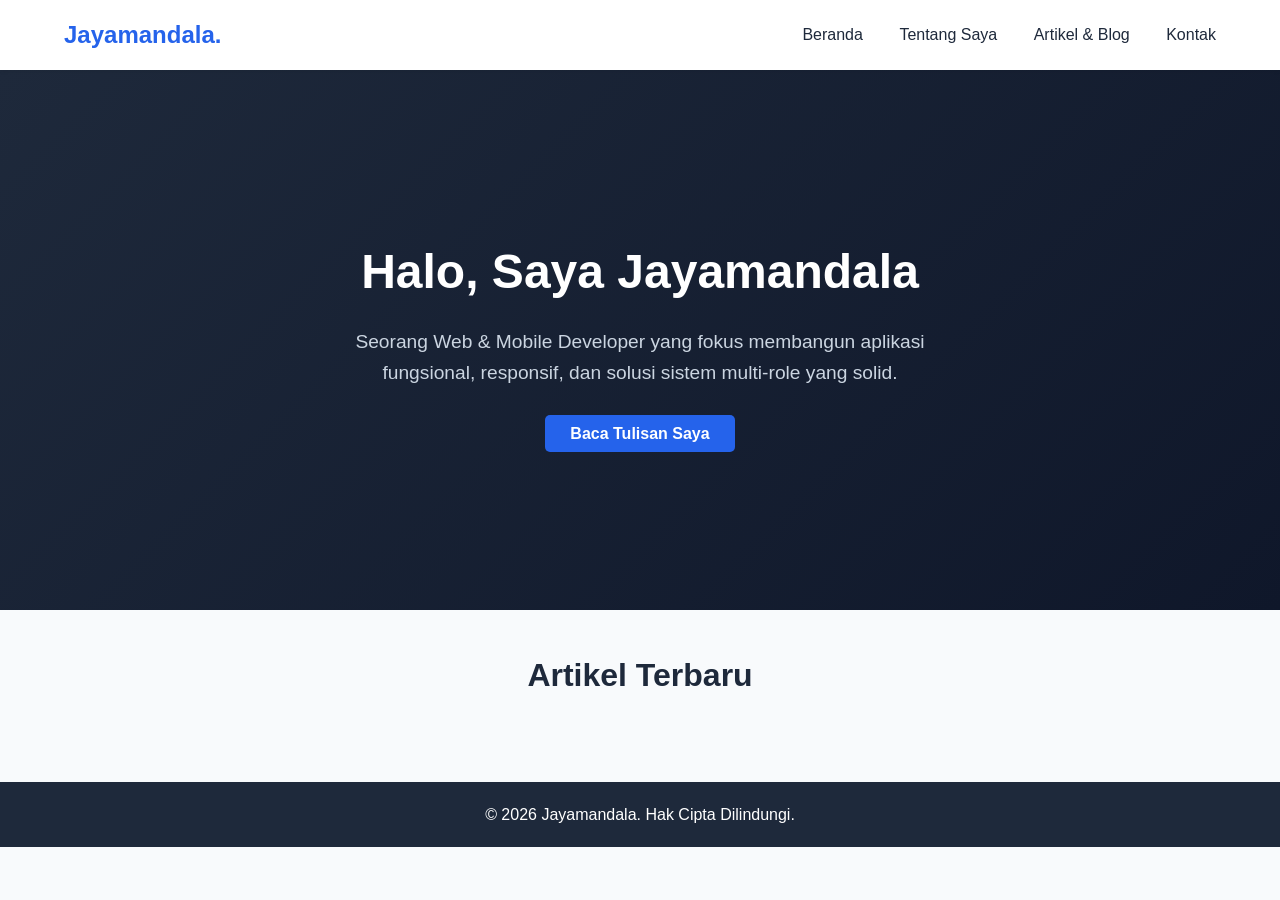
==== index.html @ ee3eaca9 "Create index.html" ====
<!DOCTYPE html>
<html lang="id">
<head>
    <meta charset="UTF-8">
    <meta name="viewport" content="width=device-width, initial-scale=1.0">
    <title>Jayamandala | Web & Mobile Developer</title>
    <link rel="stylesheet" href="style.css">
</head>
<body>

    <nav>
        <a href="index.html" class="logo">Jayamandala.</a>
        <div class="nav-links">
            <a href="index.html">Beranda</a>
            <a href="tentang.html">Tentang Saya</a>
            <a href="artikel.html">Artikel & Blog</a>
            <a href="kontak.html">Kontak</a>
        </div>
    </nav>

    <header class="hero">
        <div>
            <h1>Halo, Saya Jayamandala</h1>
            <p>Seorang Web & Mobile Developer yang fokus membangun aplikasi fungsional, responsif, dan solusi sistem multi-role yang solid.</p>
            <a href="artikel.html" class="btn">Baca Tulisan Saya</a>
        </div>
    </header>

    <main class="container">
        <h2 class="section-title">Artikel Terbaru</h2>
        <div class="grid" id="latest-posts">
            <!-- Artikel akan dimuat di sini oleh JavaScript -->
        </div>
    </main>

    <footer>
        <p>&copy; 2026 Jayamandala. Hak Cipta Dilindungi.</p>
    </footer>

    <script src="data.js"></script>
    <script>
        // Render 3 artikel terbaru di halaman depan
        const latestContainer = document.getElementById('latest-posts');
        const latestArticles = articles.slice(0, 3);
        
        latestArticles.forEach(article => {
            const card = document.createElement('div');
            card.className = 'card';
            card.innerHTML = `
                <h3>${article.title}</h3>
                <p>${article.content.substring(0, 120)}...</p>
                <a href="baca.html?id=${article.id}" class="read-more">Baca selengkapnya &rarr;</a>
            `;
            latestContainer.appendChild(card);
        });
    </script>
</body>
</html>
---- style.css ----
:root {
    --primary: #2563eb;
    --dark: #1e293b;
    --light: #f8fafc;
    --gray: #64748b;
}

* { margin: 0; padding: 0; box-sizing: border-box; font-family: 'Segoe UI', Tahoma, Geneva, Verdana, sans-serif; }

body { background-color: var(--light); color: var(--dark); line-height: 1.6; }

/* Navbar */
nav { background-color: white; padding: 1rem 5%; display: flex; justify-content: space-between; align-items: center; box-shadow: 0 2px 4px rgba(0,0,0,0.05); position: sticky; top: 0; z-index: 100; }
.logo { font-size: 1.5rem; font-weight: bold; color: var(--primary); text-decoration: none; }
.nav-links a { margin-left: 2rem; text-decoration: none; color: var(--dark); font-weight: 500; transition: color 0.3s; }
.nav-links a:hover { color: var(--primary); }

/* Landing / Hero Section */
.hero { display: flex; align-items: center; justify-content: center; text-align: center; padding: 100px 5%; background: linear-gradient(135deg, #1e293b 0%, #0f172a 100%); color: white; min-height: 60vh; }
.hero h1 { font-size: 3rem; margin-bottom: 1rem; }
.hero p { font-size: 1.2rem; color: #cbd5e1; margin-bottom: 2rem; max-width: 600px; margin-left: auto; margin-right: auto; }
.btn { padding: 10px 25px; background-color: var(--primary); color: white; text-decoration: none; border-radius: 5px; font-weight: bold; transition: background 0.3s; }
.btn:hover { background-color: #1d4ed8; }

/* Container & Sections */
.container { max-width: 1200px; margin: 0 auto; padding: 40px 5%; }
.section-title { text-align: center; font-size: 2rem; margin-bottom: 40px; color: var(--dark); }

/* Grid Artikel */
.grid { display: grid; grid-template-columns: repeat(auto-fit, minmax(300px, 1fr)); gap: 30px; }
.card { background: white; padding: 20px; border-radius: 8px; box-shadow: 0 4px 6px rgba(0,0,0,0.05); transition: transform 0.3s; }
.card:hover { transform: translateY(-5px); }
.card h3 { margin-bottom: 15px; color: var(--primary); }
.card p { color: var(--gray); font-size: 0.95rem; margin-bottom: 20px; }
.read-more { color: var(--primary); text-decoration: none; font-weight: bold; }

/* Single Article Reader */
.article-content { background: white; padding: 40px; border-radius: 8px; box-shadow: 0 4px 6px rgba(0,0,0,0.05); max-width: 800px; margin: 0 auto; }
.article-content h1 { margin-bottom: 20px; color: var(--primary); }
.article-content .meta { color: var(--gray); font-size: 0.9rem; margin-bottom: 30px; border-bottom: 1px solid #e2e8f0; padding-bottom: 10px; }
.article-content p { margin-bottom: 20px; font-size: 1.05rem; }

/* Footer */
footer { background-color: var(--dark); color: white; text-align: center; padding: 20px; margin-top: auto; }

/* Responsive */
@media (max-width: 768px) {
    .nav-links { display: none; /* Untuk web asli, gunakan hamburger menu */ }
}
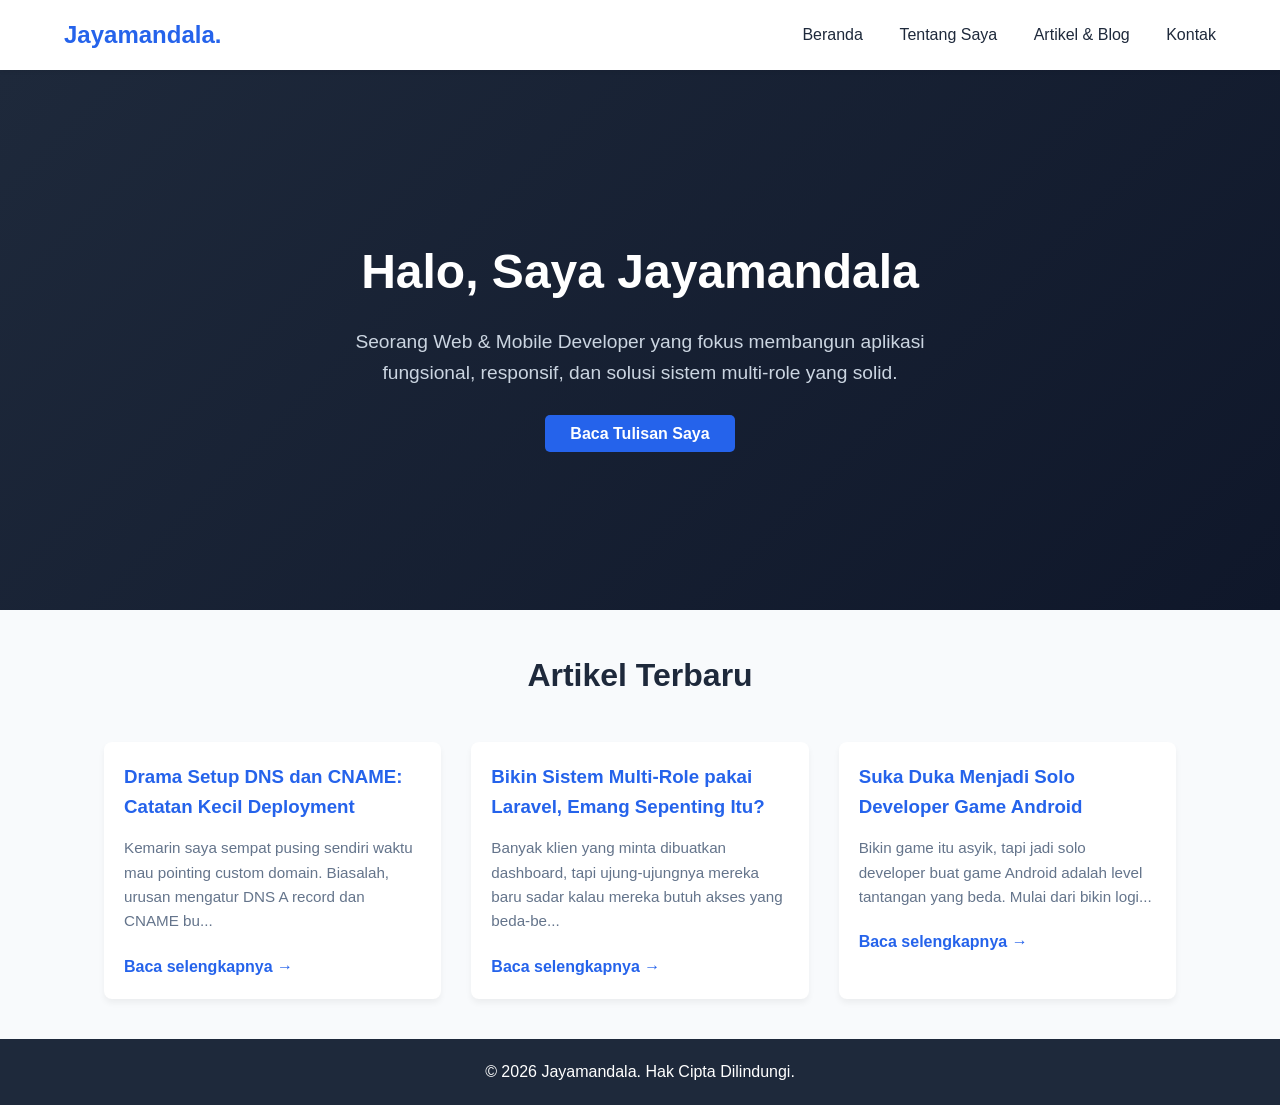
==== commit 2c229af1: "Update index.html" ====
--- a/index.html
+++ b/index.html
@@ -2,6 +2,7 @@
 <html lang="id">
 <head>
     <meta charset="UTF-8">
+    <meta name="google-adsense-account" content="ca-pub-1860319280262032">
     <meta name="viewport" content="width=device-width, initial-scale=1.0">
     <title>Jayamandala | Web & Mobile Developer</title>
     <link rel="stylesheet" href="style.css">
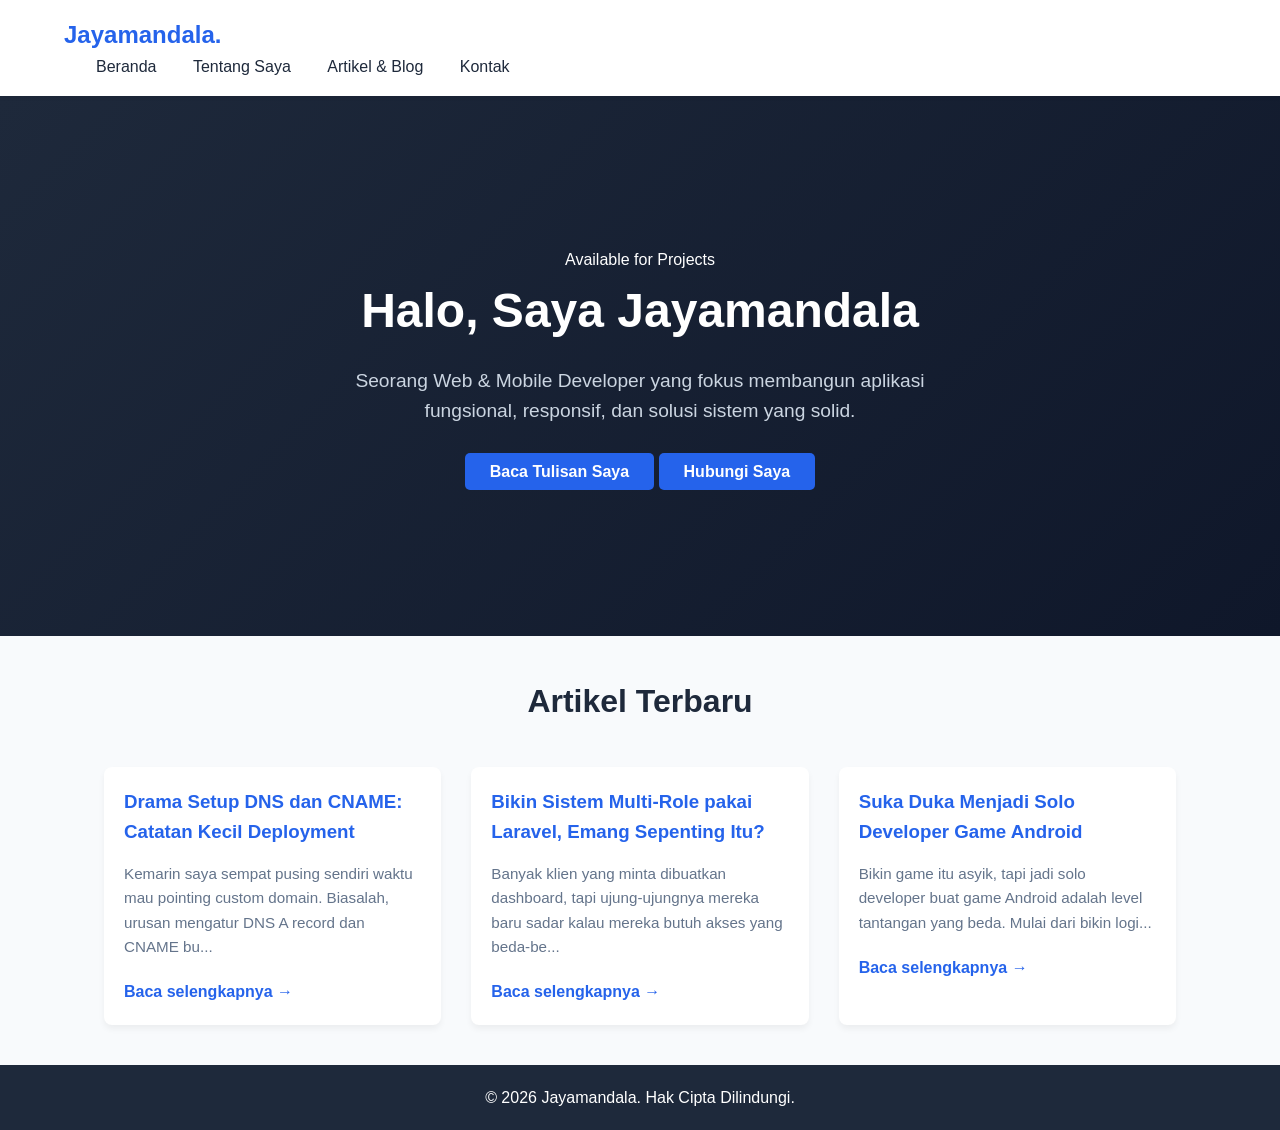
==== commit 4a725047: "Update index.html" ====
--- a/index.html
+++ b/index.html
@@ -3,35 +3,46 @@
 <head>
     <meta charset="UTF-8">
     <meta name="google-adsense-account" content="ca-pub-1860319280262032">
+    <script async src="https://pagead2.googlesyndication.com/pagead/js/adsbygoogle.js?client=ca-pub-1860319280262032" crossorigin="anonymous"></script>
+    
     <meta name="viewport" content="width=device-width, initial-scale=1.0">
     <title>Jayamandala | Web & Mobile Developer</title>
+    <link rel="preconnect" href="https://fonts.googleapis.com">
+    <link rel="preconnect" href="https://fonts.gstatic.com" crossorigin>
+    <link href="https://fonts.googleapis.com/css2?family=Plus+Jakarta+Sans:wght@400;500;600;700&display=swap" rel="stylesheet">
     <link rel="stylesheet" href="style.css">
 </head>
 <body>
 
     <nav>
-        <a href="index.html" class="logo">Jayamandala.</a>
-        <div class="nav-links">
-            <a href="index.html">Beranda</a>
-            <a href="tentang.html">Tentang Saya</a>
-            <a href="artikel.html">Artikel & Blog</a>
-            <a href="kontak.html">Kontak</a>
+        <div class="nav-container">
+            <a href="index.html" class="logo">Jayamandala<span>.</span></a>
+            <div class="nav-links">
+                <a href="index.html" class="active">Beranda</a>
+                <a href="tentang.html">Tentang Saya</a>
+                <a href="artikel.html">Artikel & Blog</a>
+                <a href="kontak.html">Kontak</a>
+            </div>
         </div>
     </nav>
 
     <header class="hero">
-        <div>
+        <div class="hero-overlay"></div>
+        <div class="hero-content">
+            <span class="badge">Available for Projects</span>
             <h1>Halo, Saya Jayamandala</h1>
-            <p>Seorang Web & Mobile Developer yang fokus membangun aplikasi fungsional, responsif, dan solusi sistem multi-role yang solid.</p>
-            <a href="artikel.html" class="btn">Baca Tulisan Saya</a>
+            <p>Seorang Web & Mobile Developer yang fokus membangun aplikasi fungsional, responsif, dan solusi sistem yang solid.</p>
+            <div class="hero-action">
+                <a href="artikel.html" class="btn btn-primary">Baca Tulisan Saya</a>
+                <a href="kontak.html" class="btn btn-secondary">Hubungi Saya</a>
+            </div>
         </div>
     </header>
 
     <main class="container">
         <h2 class="section-title">Artikel Terbaru</h2>
         <div class="grid" id="latest-posts">
-            <!-- Artikel akan dimuat di sini oleh JavaScript -->
-        </div>
+            </div>
     </main>
 
     <footer>
@@ -48,9 +59,11 @@
             const card = document.createElement('div');
             card.className = 'card';
             card.innerHTML = `
-                <h3>${article.title}</h3>
-                <p>${article.content.substring(0, 120)}...</p>
-                <a href="baca.html?id=${article.id}" class="read-more">Baca selengkapnya &rarr;</a>
+                <div class="card-body">
+                    <h3>${article.title}</h3>
+                    <p>${article.content.substring(0, 120)}...</p>
+                    <a href="baca.html?id=${article.id}" class="read-more">Baca selengkapnya &rarr;</a>
+                </div>
             `;
             latestContainer.appendChild(card);
         });
